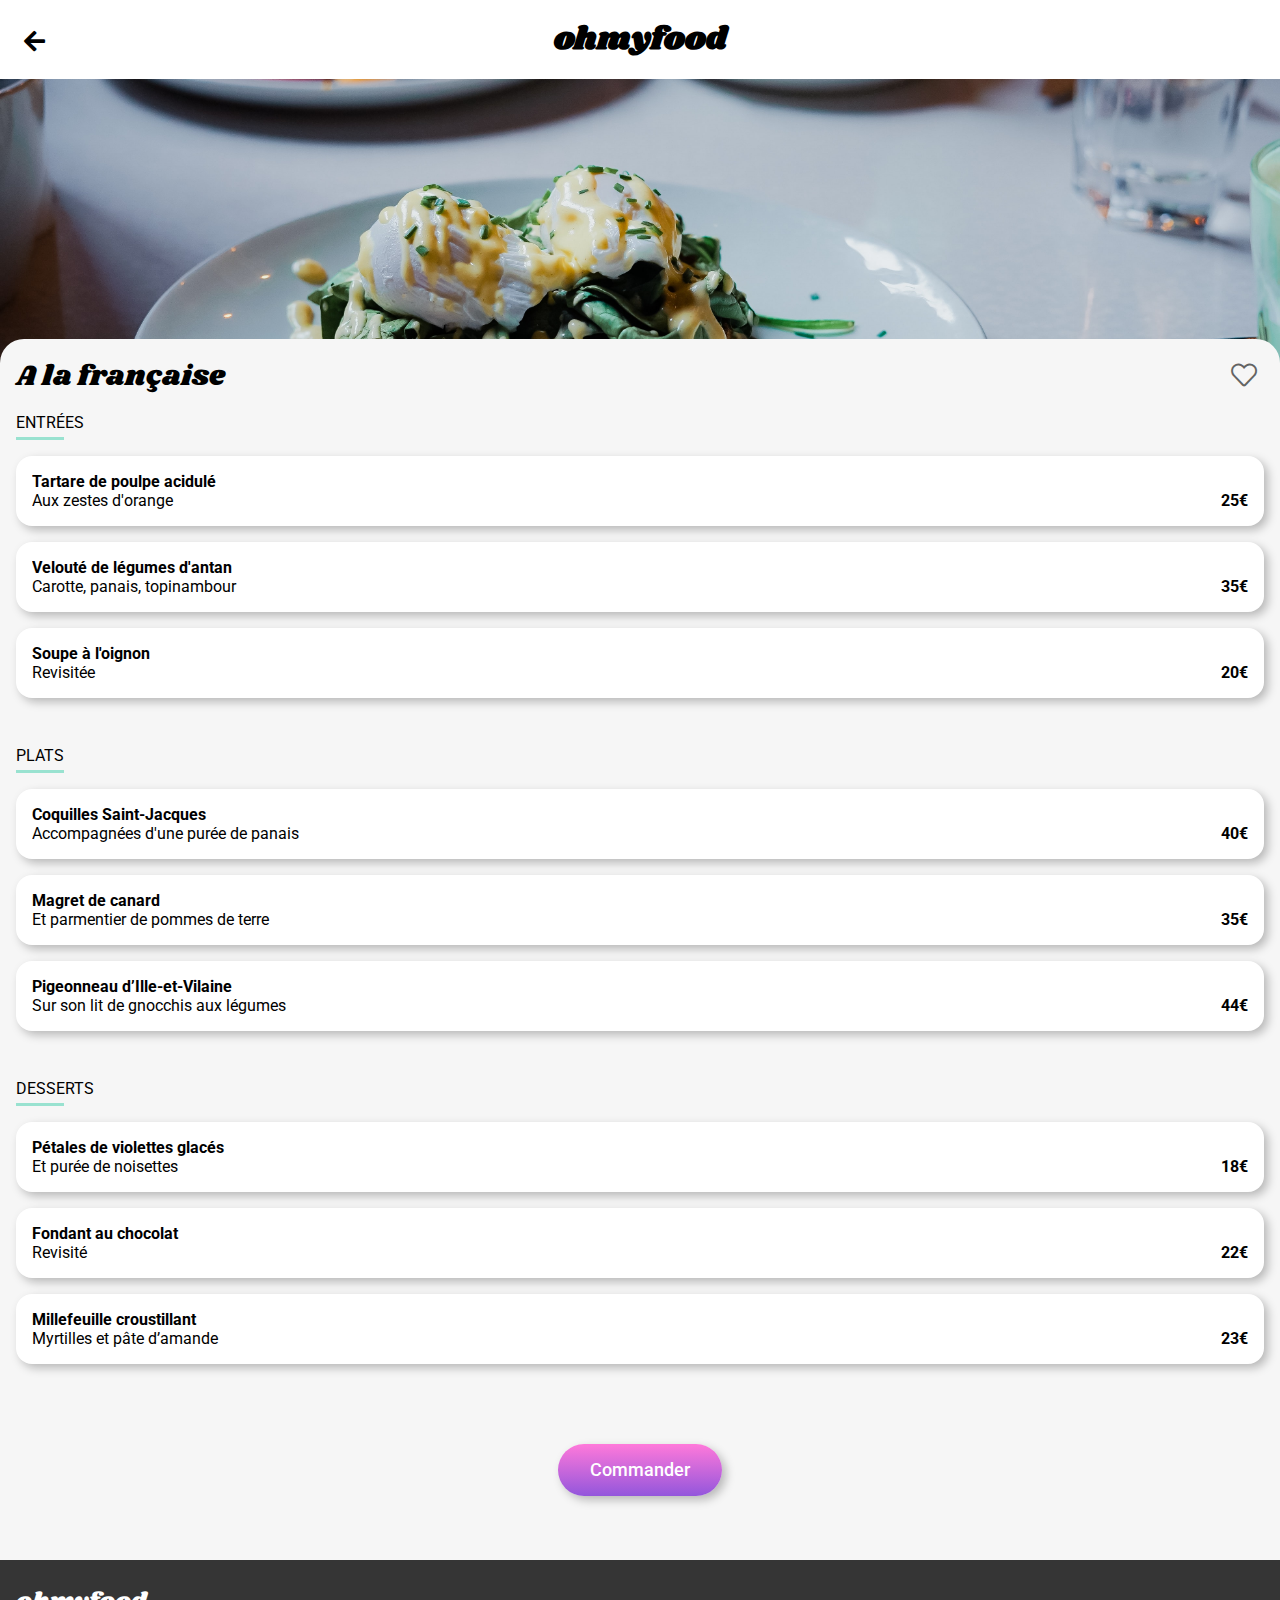
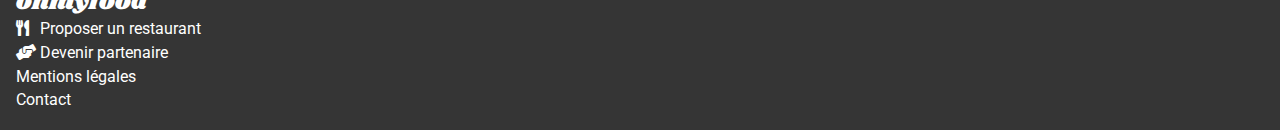
==== html/a-la-francaise.html @ 3e43fbc5 "ajout menu" ====
<!DOCTYPE html>
<html lang="en">
<head>
    <meta charset="UTF-8">
    <meta http-equiv="X-UA-Compatible" content="IE=edge">
    <meta name="viewport" content="width=device-width, initial-scale=1.0">
    <link href="https://fonts.googleapis.com/css2?family=Shrikhand&display=swap" rel="stylesheet">
    <link rel="stylesheet" href="../css/all.css">
    <link rel="stylesheet" href="../css/style.css">
    <title>A la Française</title>
</head>
<body>
    <header class="header">
        <a href="../index.html">
            <i class="header__icon fas fa-arrow-left"></i>
        </a>
        <h1 class="header__logo">ohmyfood</h1>
    </header>
    <img class="header__img" src="../img/restaurants/toa-heftiba-DQKerTsQwi0-unsplash.jpg" alt="">

    <main class="main">

        <section class="menu">
            <div class="title">
                <h2 class="title__text">A la française</h2>
                <label class="title__likeButton">
                    <input  class="likeButton__checkbox" type="checkbox" />
                        <i class="fa fa-heart likeButton__icon"></i>
                      </span>
                    </span>
                </label>
            </div>

            <div class="submenu">
                <h3 class="submenu__title">Entrées</h3>

                <div class="submenu__container time-0">
                    <label class="content">
                        <input type="checkbox" class="checkbox__animation">
                        <div class="content__wrapper">
                            <div class="content__wrapper__text">
                                <h4>Tartare de poulpe acidulé</h4>
                                <p>Aux zestes d'orange</p>
                            </div>
                            <div class="content__wrapper__price">
                                <h4>25€</h4>
                            </div>
                        </div>
                        <div class="content__logo">
                            <i class="fas fa-check-circle"></i>
                        </div>
                    </label>
                </div>

                <div class="submenu__container time-1">
                    <label class="content">
                        <input type="checkbox" class="checkbox__animation">
                        <div class="content__wrapper">
                            <div class="content__wrapper__text">
                                <h4>Velouté de légumes d'antan</h4>
                                <p>Carotte, panais, topinambour</p>
                            </div>
                            <div class="content__wrapper__price">
                                <h4>35€</h4>
                            </div>
                        </div>
                        <div class="content__logo">
                            <i class="fas fa-check-circle"></i>
                        </div>
                    </label>
                </div>

                <div class="submenu__container time-2">
                    <label class="content">
                        <input type="checkbox" class="checkbox__animation">
                        <div class="content__wrapper">
                            <div class="content__wrapper__text">
                                <h4>Soupe à l'oignon</h4>
                                <p>Revisitée</p>
                            </div>
                            <div class="content__wrapper__price">
                                <h4>20€</h4>
                            </div>
                        </div>
                        <div class="content__logo">
                            <i class="fas fa-check-circle"></i>
                        </div>
                    </label>
                </div>
            </div>

            <div class="submenu">
                <h3 class="submenu__title">Plats</h3>

                <div class="submenu__container time-0">
                    <label class="content">
                        <input type="checkbox" class="checkbox__animation">
                        <div class="content__wrapper">
                            <div class="content__wrapper__text">
                                <h4>Coquilles Saint-Jacques</h4>
                                <p>Accompagnées d'une purée de panais</p>
                            </div>
                            <div class="content__wrapper__price">
                                <h4>40€</h4>
                            </div>
                        </div>
                        <div class="content__logo">
                            <i class="fas fa-check-circle"></i>
                        </div>
                    </label>
                </div>

                <div class="submenu__container time-1">
                    <label class="content">
                        <input type="checkbox" class="checkbox__animation">
                        <div class="content__wrapper">
                            <div class="content__wrapper__text">
                                <h4>Magret de canard</h4>
                                <p>Et parmentier de pommes de terre</p>
                            </div>
                            <div class="content__wrapper__price">
                                <h4>35€</h4>
                            </div>
                        </div>
                        <div class="content__logo">
                            <i class="fas fa-check-circle"></i>
                        </div>
                    </label>
                </div>

                <div class="submenu__container time-2">
                    <label class="content">
                        <input type="checkbox" class="checkbox__animation">
                        <div class="content__wrapper">
                            <div class="content__wrapper__text">
                                <h4>Pigeonneau d’Ille-et-Vilaine</h4>
                                <p>Sur son lit de gnocchis aux légumes</p>
                            </div>
                            <div class="content__wrapper__price">
                                <h4>44€</h4>
                            </div>
                        </div>
                        <div class="content__logo">
                            <i class="fas fa-check-circle"></i>
                        </div>
                    </label>
                </div>
            </div>

            <div class="submenu">
                <h3 class="submenu__title">Desserts</h3>

                <div class="submenu__container time-0">
                    <label class="content">
                        <input type="checkbox" class="checkbox__animation">
                        <div class="content__wrapper">
                            <div class="content__wrapper__text">
                                <h4>Pétales de violettes glacés</h4>
                                <p>Et purée de noisettes</p>
                            </div>
                            <div class="content__wrapper__price">
                                <h4>18€</h4>
                            </div>
                        </div>
                        <div class="content__logo">
                            <i class="fas fa-check-circle"></i>
                        </div>
                    </label>
                </div>

                <div class="submenu__container time-1">
                    <label class="content">
                        <input type="checkbox" class="checkbox__animation">
                        <div class="content__wrapper">
                            <div class="content__wrapper__text">
                                <h4>Fondant au chocolat</h4>
                                <p>Revisité</p>
                            </div>
                            <div class="content__wrapper__price">
                                <h4>22€</h4>
                            </div>
                        </div>
                        <div class="content__logo">
                            <i class="fas fa-check-circle"></i>
                        </div>
                    </label>
                </div>

                <div class="submenu__container time-2">
                    <label class="content">
                        <input type="checkbox" class="checkbox__animation">
                        <div class="content__wrapper">
                            <div class="content__wrapper__text">
                                <h4>Millefeuille croustillant</h4>
                                <p>Myrtilles et pâte d’amande</p>
                            </div>
                            <div class="content__wrapper__price">
                                <h4>23€</h4>
                            </div>
                        </div>
                        <div class="content__logo">
                            <i class="fas fa-check-circle"></i>
                        </div>
                    </label>
                </div>
            </div> 

            <div class="container__button">
                <a class="hero__button" href="">Commander</a>
            </div>  
                             
        </section>
    </main>
    <footer class="footer">
        <div class="container">
            <h2 class="footer__logo">ohmyfood</h2>
            <ul class="footer__lists">
                <li><a href=""><i class="footer__icon fas fa-utensils"></i>Proposer un restaurant</li></a>
                <li><a href=""><i class="footer__icon fas fa-hands-helping"></i>Devenir partenaire</li></a> 
                <li><a href="">Mentions légales</li></a> 
                <li><a href="mailto:contact@ohmyfood.fr">Contact</li></a> 
            </ul>
        </div>
    </footer>
</body>
</html>
---- css/style.css ----
@import url("https://fonts.googleapis.com/css2?family=Roboto:wght@100;300;400;500;700;900&family=Shrikhand&display=swap");
@keyframes submenuAnimation {
  from {
    transform: scale(0);
    transform: translateY(4rem);
  }
  to {
    transform: scale(1);
    transform: translateY(0);
  }
}
@keyframes fadeIn {
  from {
    opacity: 0;
  }
  to {
    opacity: 1;
  }
}
@keyframes validationBar {
  from {
    width: 0%;
  }
  to {
    width: 20%;
  }
}
@keyframes validationBar-unchecked {
  from {
    width: 20%;
  }
  to {
    width: 0%;
  }
}
@keyframes icon {
  from {
    opacity: 0;
    transform: scale(0.3);
  }
  to {
    opacity: 1;
    transform: scale(1);
  }
}
.likeButton__checkbox {
  display: none;
}
.likeButton__checkbox:checked + .likeButton__icon {
  opacity: 1;
  transform: scale(0);
  -webkit-text-stroke: 0;
  animation: icon 0.3s cubic-bezier(1, 0.008, 0.565, 1.65) 0.1s 1 forwards;
  background: -webkit-linear-gradient(#9356DC, #FF79DA);
  -webkit-background-clip: text;
  -webkit-text-fill-color: transparent;
}

i.likeButton__icon {
  opacity: 1;
  font-size: 1.5rem;
  color: #fff;
  transition: opacity 0.3s 0.1s ease;
  -webkit-text-stroke: 2px rgba(0, 0, 0, 0.6);
}

.hero__button {
  text-decoration: none;
  padding: 1rem 2rem;
  border-radius: 2rem;
  font-size: 1.1rem;
  font-weight: 500;
  color: #fff;
  background-image: linear-gradient(#FF79DA, #9356DC);
  box-shadow: 0.25rem 0.25rem 10px rgba(0, 0, 0, 0.25);
}
.hero__button:hover {
  filter: brightness(1.1);
  box-shadow: 0.25rem 0.25rem 10px rgba(0, 0, 0, 0.5);
}

.loading {
  position: fixed;
  height: 100%;
  width: 100%;
  left: 0;
  top: 0;
  background-color: rgba(255, 255, 255, 0.9);
  animation: loading 0.01s;
  animation-delay: 2s;
  animation-fill-mode: both;
  z-index: 10;
  display: flex;
  align-items: center;
  justify-content: center;
}
.loading__circle {
  width: 3rem;
  height: 3rem;
  border-radius: 4rem;
  border: 1rem solid #9356DC;
  border-top-color: #FF79DA;
  animation: circle 0.8s ease infinite;
}

@keyframes loading {
  to {
    opacity: 0;
    z-index: -10;
  }
}
@keyframes circle {
  to {
    transform: rotate(1turn);
  }
}
.header {
  text-align: center;
  padding: 1rem;
  position: relative;
}
.header__logo {
  margin: 0;
  font-family: "Shrikhand", cursive;
}

.footer {
  color: #fff;
  background-color: #353535;
  padding-top: 1rem;
  padding-bottom: 1rem;
}
.footer__logo {
  margin-top: 0rem;
  padding-top: 0.5rem;
  font-weight: 500;
  font-size: 1.5rem;
  font-family: "Shrikhand", cursive;
}
.footer__lists {
  text-decoration: none;
  margin: 0;
  padding: 0;
}
.footer__lists a {
  color: #fff;
  text-decoration: none;
}
.footer__lists li {
  list-style-type: none;
  margin-bottom: 0.3rem;
}
.footer__icon {
  width: 1rem;
  margin-right: 0.5rem;
}

h1, h2, h3, h4, h5, h6, p {
  margin: 0;
}

body {
  font-family: "Roboto", sans-serif;
  margin: 0;
}

.container {
  margin-left: 1rem;
  margin-right: 1rem;
}

.localisation {
  display: flex;
  justify-content: center;
  background-color: #eaeaea;
  padding: 1rem;
  font-size: 1.2rem;
  box-shadow: inset 0 9px 8px -10px grey;
}
.localisation__icon {
  margin-right: 1rem;
}
.localisation__text {
  font-weight: bold;
}

.hero {
  text-align: center;
  padding: 2rem 2rem 4rem 2rem;
  background-color: #f6f6f6;
}
.hero__title {
  margin: 0rem 1rem;
}
.hero__text {
  font-weight: 300;
  margin-top: 1.5rem;
  margin-bottom: 2rem;
}

.howTo {
  padding-top: 2rem;
  padding-bottom: 2rem;
}
.howTo__title {
  margin-top: 0rem;
}
.howTo__lists {
  list-style-type: none;
  counter-reset: compteListe;
  padding-left: 0;
  position: relative;
}
.howTo__list::before {
  counter-increment: compteListe 1;
  content: counter(compteListe) " ";
  background-color: #9356DC;
  color: #fff;
  width: 1.5rem;
  height: 1.5rem;
  border-radius: 2rem;
  display: flex;
  align-items: center;
  justify-content: center;
  position: absolute;
  left: 0rem;
}
.howTo__list {
  display: flex;
  background-color: #f6f6f6;
  border-radius: 1rem;
  padding: 1.5rem 1rem;
  margin-bottom: 1.5rem;
  margin-left: 0.7rem;
  box-shadow: 0.25rem 0.25rem 10px rgba(0, 0, 0, 0.25);
}
.howTo__icon {
  padding-left: 1.5rem;
  padding-right: 1.5rem;
}
.howTo__text {
  font-weight: 500;
}

.restaurant {
  background-color: #f6f6f6;
  padding-top: 2rem;
  padding-bottom: 2rem;
}

.card {
  border-radius: 1rem;
  box-shadow: 0.25rem 0.25rem 10px rgba(0, 0, 0, 0.25);
  margin-bottom: 1.5rem;
  position: relative;
  background-color: #fff;
}
.card__img {
  width: 100%;
  height: 10rem;
  object-fit: cover;
  border-radius: 1rem 1rem 0rem 0rem;
}
.card__announce {
  position: absolute;
  color: green;
  background-color: #99E2D0;
  right: 1rem;
  top: 1rem;
  padding: 0.4rem 0.8rem;
  border-radius: 0.2rem;
}
.card__bottom {
  display: flex;
  align-items: center;
  position: relative;
}
.card__bottom__text {
  margin-left: 1rem;
  margin-bottom: 1rem;
  color: black;
}
.card__bottom h3 {
  margin-top: 0.5rem;
  margin-bottom: 0.2rem;
  font-weight: 600;
}
.card__bottom__button {
  position: absolute;
  right: 1rem;
}
.card a {
  text-decoration: none;
}

@keyframes submenuAnimation {
  from {
    transform: scale(0);
    transform: translateY(4rem);
  }
  to {
    transform: scale(1);
    transform: translateY(0);
  }
}
@keyframes fadeIn {
  from {
    opacity: 0;
  }
  to {
    opacity: 1;
  }
}
@keyframes validationBar {
  from {
    width: 0%;
  }
  to {
    width: 20%;
  }
}
@keyframes validationBar-unchecked {
  from {
    width: 20%;
  }
  to {
    width: 0%;
  }
}
@keyframes icon {
  from {
    opacity: 0;
    transform: scale(0.3);
  }
  to {
    opacity: 1;
    transform: scale(1);
  }
}
@keyframes submenuAnimation {
  from {
    transform: scale(0);
    transform: translateY(4rem);
  }
  to {
    transform: scale(1);
    transform: translateY(0);
  }
}
@keyframes fadeIn {
  from {
    opacity: 0;
  }
  to {
    opacity: 1;
  }
}
@keyframes validationBar {
  from {
    width: 0%;
  }
  to {
    width: 20%;
  }
}
@keyframes validationBar-unchecked {
  from {
    width: 20%;
  }
  to {
    width: 0%;
  }
}
@keyframes icon {
  from {
    opacity: 0;
    transform: scale(0.3);
  }
  to {
    opacity: 1;
    transform: scale(1);
  }
}
.likeButton__checkbox {
  display: none;
}
.likeButton__checkbox:checked + .likeButton__icon {
  opacity: 1;
  transform: scale(0);
  -webkit-text-stroke: 0;
  animation: icon 0.3s cubic-bezier(1, 0.008, 0.565, 1.65) 0.1s 1 forwards;
  background: -webkit-linear-gradient(#9356DC, #FF79DA);
  -webkit-background-clip: text;
  -webkit-text-fill-color: transparent;
}

i.likeButton__icon {
  opacity: 1;
  font-size: 1.5rem;
  color: #fff;
  transition: opacity 0.3s 0.1s ease;
  -webkit-text-stroke: 2px rgba(0, 0, 0, 0.6);
}

.hero__button {
  text-decoration: none;
  padding: 1rem 2rem;
  border-radius: 2rem;
  font-size: 1.1rem;
  font-weight: 500;
  color: #fff;
  background-image: linear-gradient(#FF79DA, #9356DC);
  box-shadow: 0.25rem 0.25rem 10px rgba(0, 0, 0, 0.25);
}
.hero__button:hover {
  filter: brightness(1.1);
  box-shadow: 0.25rem 0.25rem 10px rgba(0, 0, 0, 0.5);
}

.header a {
  text-decoration: none;
  color: #000;
}
.header__icon {
  font-size: 1.5rem;
  position: absolute;
  left: 1.5rem;
  top: 1.8rem;
}
.header__img {
  width: 100%;
  height: 20rem;
  object-fit: cover;
}

.menu {
  width: 100%;
  background-color: #f6f6f6;
  border-radius: 1.5rem 1.5rem 0 0;
  margin-top: -4rem;
  position: relative;
}
.menu__button {
  padding: 1rem 3rem;
  margin-top: 1rem;
  color: #fff;
  font-weight: 500;
  text-decoration: none;
  background: linear-gradient(#FF79DA, #9356DC);
  border-radius: 2rem;
  box-shadow: 0.25rem 0.25rem 10px rgba(0, 0, 0, 0.25);
}

.container__button {
  display: flex;
  justify-content: center;
  padding-bottom: 4rem;
  padding-top: 3rem;
}

.title {
  position: relative;
  padding: 1rem 1rem 0 1rem;
}
.title__text {
  font-weight: 500;
  font-family: "Shrikhand", cursive;
  font-size: 1.8rem;
  margin: 0;
}
.title__likeButton {
  position: absolute;
  right: 1.5rem;
  top: 1.5rem;
}
.title__likeButton i {
  color: #f6f6f6;
}

.submenu {
  padding: 1rem;
}
.submenu__title {
  font-weight: 400;
  padding-bottom: 0.5rem;
  text-transform: uppercase;
  font-size: 1rem;
  position: relative;
}
.submenu__title::after {
  content: "";
  width: 3rem;
  height: 0.2rem;
  background-color: #99E2D0;
  position: absolute;
  left: 0;
  bottom: 0;
}
.submenu__container {
  cursor: pointer;
  background-color: #fff;
  border-radius: 1rem;
  box-shadow: 0.25rem 0.25rem 10px rgba(0, 0, 0, 0.25);
  margin-bottom: 1rem;
  margin-top: 1rem;
  animation: submenuAnimation 0.6s, fadeIn 2s;
  overflow: hidden;
}

.time-0 {
  animation-delay: 0s;
}

.time-1 {
  animation-delay: 0.1s;
}

.time-2 {
  animation-delay: 0.2s;
}

.time-3 {
  animation-delay: 0.3s;
}

.content {
  width: 100%;
  display: flex;
  flex-direction: row;
}
.content__wrapper {
  display: flex;
  width: 100%;
  padding: 1rem;
  overflow: hidden;
}
.content__wrapper__text {
  flex: auto;
  white-space: nowrap;
  text-overflow: ellipsis;
  overflow: hidden;
}
.content__wrapper__text h4 {
  white-space: nowrap;
  text-overflow: ellipsis;
  overflow: hidden;
}
.content__wrapper__text p {
  white-space: nowrap;
  text-overflow: ellipsis;
  overflow: hidden;
}
.content__wrapper__price {
  display: flex;
  align-items: flex-end;
}
.content__logo {
  display: flex;
  align-items: center;
  justify-content: center;
  color: #fff;
  background-color: #99E2D0;
  font-size: 1.5rem;
  width: 0%;
  transition: transform 0.5s;
}

.checkbox__animation {
  width: 100%;
  display: none;
}

.checkbox__animation:not(:checked) ~ .content__wrapper {
  width: 100%;
  transition: width 0.5s;
}
.checkbox__animation:not(:checked) ~ .content__logo {
  width: 0%;
  background-color: #99E2D0;
  color: #fff;
  font-size: 1.5rem;
  transform-origin: right;
  transform: scale(0, 1);
  animation: validationBar-unchecked 0.5s;
}
.checkbox__animation:not(:checked) ~ .content__logo i {
  transform: rotate(1turn);
  transition: transform 0.5s ease-in-out;
}

.checkbox__animation:checked ~ .content__wrapper {
  width: 80%;
  transition: width 0.5s;
}
.checkbox__animation:checked ~ .content__logo {
  animation: validationBar 0.5s;
  width: 20%;
  background-color: #99E2D0;
  color: #fff;
  font-size: 1.5rem;
  transform-origin: right;
}
.checkbox__animation:checked ~ .content__logo i {
  transform: rotate(-1turn);
  transition: transform 0.5s ease-in-out;
}

/*# sourceMappingURL=style.css.map */
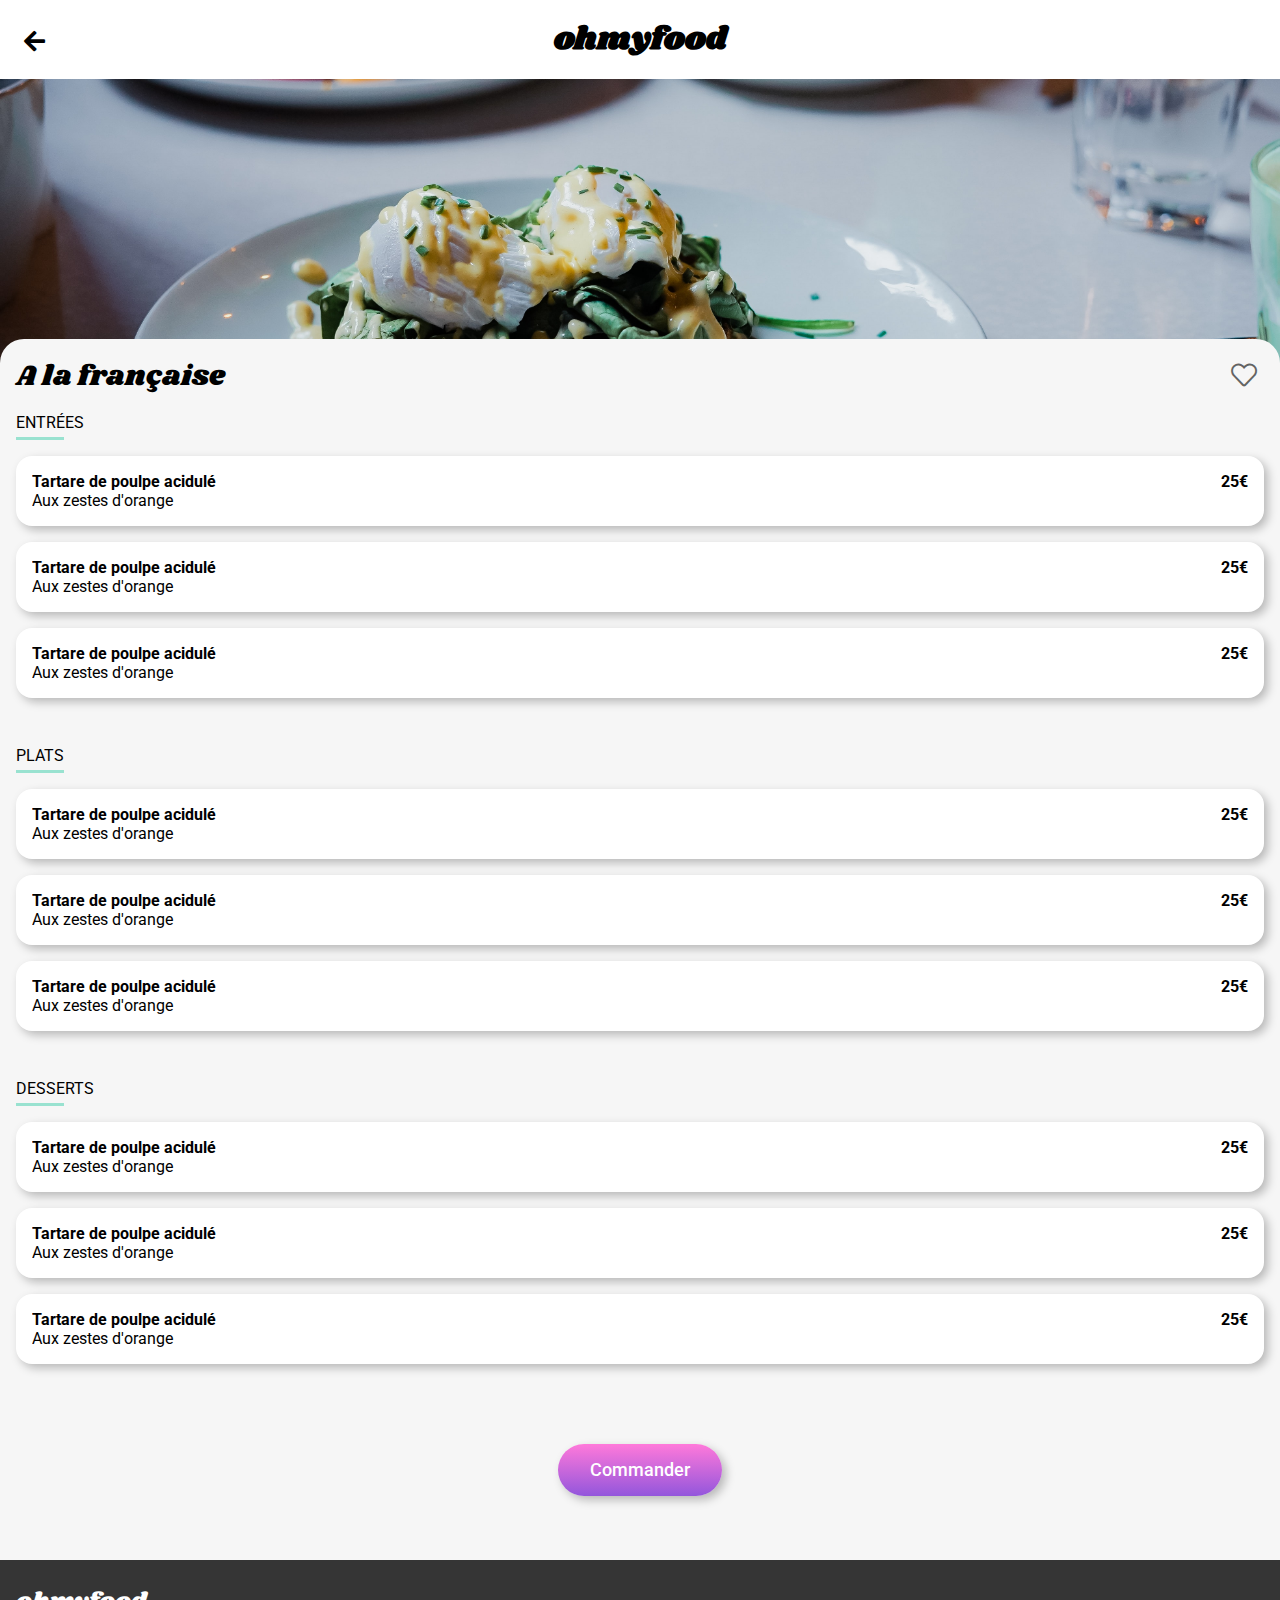
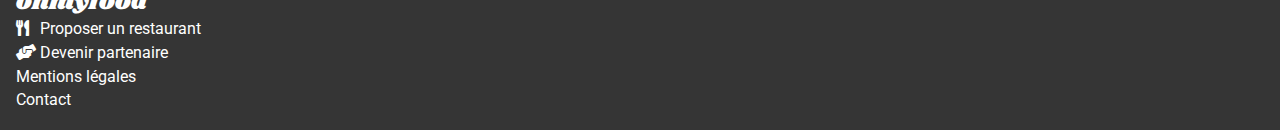
==== commit f6197349: "wip animation menu" ====
--- a/html/a-la-francaise.html
+++ b/html/a-la-francaise.html
@@ -16,9 +16,9 @@
         </a>
         <h1 class="header__logo">ohmyfood</h1>
     </header>
-    <img class="header__img" src="../img/restaurants/toa-heftiba-DQKerTsQwi0-unsplash.jpg" alt="">
 
     <main class="main">
+        <img class="header__img" src="../img/restaurants/toa-heftiba-DQKerTsQwi0-unsplash.jpg" alt="">
 
         <section class="menu">
             <div class="title">
@@ -26,8 +26,7 @@
                 <label class="title__likeButton">
                     <input  class="likeButton__checkbox" type="checkbox" />
                         <i class="fa fa-heart likeButton__icon"></i>
-                      </span>
-                    </span>
+
                 </label>
             </div>
 
@@ -35,57 +34,57 @@
                 <h3 class="submenu__title">Entrées</h3>
 
                 <div class="submenu__container time-0">
-                    <label class="content">
-                        <input type="checkbox" class="checkbox__animation">
-                        <div class="content__wrapper">
-                            <div class="content__wrapper__text">
-                                <h4>Tartare de poulpe acidulé</h4>
-                                <p>Aux zestes d'orange</p>
-                            </div>
-                            <div class="content__wrapper__price">
-                                <h4>25€</h4>
-                            </div>
-                        </div>
-                        <div class="content__logo">
-                            <i class="fas fa-check-circle"></i>
-                        </div>
-                    </label>
-                </div>
-
-                <div class="submenu__container time-1">
-                    <label class="content">
-                        <input type="checkbox" class="checkbox__animation">
-                        <div class="content__wrapper">
-                            <div class="content__wrapper__text">
-                                <h4>Velouté de légumes d'antan</h4>
-                                <p>Carotte, panais, topinambour</p>
-                            </div>
-                            <div class="content__wrapper__price">
-                                <h4>35€</h4>
-                            </div>
-                        </div>
-                        <div class="content__logo">
-                            <i class="fas fa-check-circle"></i>
-                        </div>
-                    </label>
-                </div>
-
-                <div class="submenu__container time-2">
-                    <label class="content">
-                        <input type="checkbox" class="checkbox__animation">
-                        <div class="content__wrapper">
-                            <div class="content__wrapper__text">
-                                <h4>Soupe à l'oignon</h4>
-                                <p>Revisitée</p>
-                            </div>
-                            <div class="content__wrapper__price">
-                                <h4>20€</h4>
-                            </div>
-                        </div>
-                        <div class="content__logo">
-                            <i class="fas fa-check-circle"></i>
-                        </div>
-                    </label>
+                    <input type="checkbox" class="checkbox__animation" id="animation-1"> 
+                    <label for="animation-1" class="content">
+                        <span class="content__wrapper">
+                            <span class="content__wrapper__text">
+                                <span class="content__title">Tartare de poulpe acidulé</span><br>
+                                <span class="content__text">Aux zestes d'orange</span>
+                            </span>
+                            <span class="content__wrapper__price">
+                                <span class="content__price">25€</span>
+                            </span>
+                        </span>
+                    </label>
+                    <span class="content__logo">
+                        <i class="fas fa-check-circle"></i>
+                    </span>
+                </div>
+
+                <div class="submenu__container time-0">
+                    <input type="checkbox" class="checkbox__animation" id="animation-2"> 
+                    <label for="animation-2" class="content">
+                        <span class="content__wrapper">
+                            <span class="content__wrapper__text">
+                                <span class="content__title">Tartare de poulpe acidulé</span><br>
+                                <span class="content__text">Aux zestes d'orange</span>
+                            </span>
+                            <span class="content__wrapper__price">
+                                <span class="content__price">25€</span>
+                            </span>
+                        </span>
+                    </label>
+                    <span class="content__logo">
+                        <i class="fas fa-check-circle"></i>
+                    </span>
+                </div>
+
+                <div class="submenu__container time-0">
+                    <input type="checkbox" class="checkbox__animation" id="animation"> 
+                    <label for="animation" class="content">
+                        <span class="content__wrapper">
+                            <span class="content__wrapper__text">
+                                <span class="content__title">Tartare de poulpe acidulé</span><br>
+                                <span class="content__text">Aux zestes d'orange</span>
+                            </span>
+                            <span class="content__wrapper__price">
+                                <span class="content__price">25€</span>
+                            </span>
+                        </span>
+                    </label>
+                    <span class="content__logo">
+                        <i class="fas fa-check-circle"></i>
+                    </span>
                 </div>
             </div>
 
@@ -93,57 +92,57 @@
                 <h3 class="submenu__title">Plats</h3>
 
                 <div class="submenu__container time-0">
-                    <label class="content">
-                        <input type="checkbox" class="checkbox__animation">
-                        <div class="content__wrapper">
-                            <div class="content__wrapper__text">
-                                <h4>Coquilles Saint-Jacques</h4>
-                                <p>Accompagnées d'une purée de panais</p>
-                            </div>
-                            <div class="content__wrapper__price">
-                                <h4>40€</h4>
-                            </div>
-                        </div>
-                        <div class="content__logo">
-                            <i class="fas fa-check-circle"></i>
-                        </div>
-                    </label>
-                </div>
-
-                <div class="submenu__container time-1">
-                    <label class="content">
-                        <input type="checkbox" class="checkbox__animation">
-                        <div class="content__wrapper">
-                            <div class="content__wrapper__text">
-                                <h4>Magret de canard</h4>
-                                <p>Et parmentier de pommes de terre</p>
-                            </div>
-                            <div class="content__wrapper__price">
-                                <h4>35€</h4>
-                            </div>
-                        </div>
-                        <div class="content__logo">
-                            <i class="fas fa-check-circle"></i>
-                        </div>
-                    </label>
-                </div>
-
-                <div class="submenu__container time-2">
-                    <label class="content">
-                        <input type="checkbox" class="checkbox__animation">
-                        <div class="content__wrapper">
-                            <div class="content__wrapper__text">
-                                <h4>Pigeonneau d’Ille-et-Vilaine</h4>
-                                <p>Sur son lit de gnocchis aux légumes</p>
-                            </div>
-                            <div class="content__wrapper__price">
-                                <h4>44€</h4>
-                            </div>
-                        </div>
-                        <div class="content__logo">
-                            <i class="fas fa-check-circle"></i>
-                        </div>
-                    </label>
+                    <input type="checkbox" class="checkbox__animation" id="animation"> 
+                    <label for="animation" class="content">
+                        <span class="content__wrapper">
+                            <span class="content__wrapper__text">
+                                <span class="content__title">Tartare de poulpe acidulé</span><br>
+                                <span class="content__text">Aux zestes d'orange</span>
+                            </span>
+                            <span class="content__wrapper__price">
+                                <span class="content__price">25€</span>
+                            </span>
+                        </span>
+                    </label>
+                    <span class="content__logo">
+                        <i class="fas fa-check-circle"></i>
+                    </span>
+                </div>
+
+                <div class="submenu__container time-0">
+                    <input type="checkbox" class="checkbox__animation" id="animation"> 
+                    <label for="animation" class="content">
+                        <span class="content__wrapper">
+                            <span class="content__wrapper__text">
+                                <span class="content__title">Tartare de poulpe acidulé</span><br>
+                                <span class="content__text">Aux zestes d'orange</span>
+                            </span>
+                            <span class="content__wrapper__price">
+                                <span class="content__price">25€</span>
+                            </span>
+                        </span>
+                    </label>
+                    <span class="content__logo">
+                        <i class="fas fa-check-circle"></i>
+                    </span>
+                </div>
+
+                <div class="submenu__container time-0">
+                    <input type="checkbox" class="checkbox__animation" id="animation"> 
+                    <label for="animation" class="content">
+                        <span class="content__wrapper">
+                            <span class="content__wrapper__text">
+                                <span class="content__title">Tartare de poulpe acidulé</span><br>
+                                <span class="content__text">Aux zestes d'orange</span>
+                            </span>
+                            <span class="content__wrapper__price">
+                                <span class="content__price">25€</span>
+                            </span>
+                        </span>
+                    </label>
+                    <span class="content__logo">
+                        <i class="fas fa-check-circle"></i>
+                    </span>
                 </div>
             </div>
 
@@ -151,57 +150,57 @@
                 <h3 class="submenu__title">Desserts</h3>
 
                 <div class="submenu__container time-0">
-                    <label class="content">
-                        <input type="checkbox" class="checkbox__animation">
-                        <div class="content__wrapper">
-                            <div class="content__wrapper__text">
-                                <h4>Pétales de violettes glacés</h4>
-                                <p>Et purée de noisettes</p>
-                            </div>
-                            <div class="content__wrapper__price">
-                                <h4>18€</h4>
-                            </div>
-                        </div>
-                        <div class="content__logo">
-                            <i class="fas fa-check-circle"></i>
-                        </div>
-                    </label>
-                </div>
-
-                <div class="submenu__container time-1">
-                    <label class="content">
-                        <input type="checkbox" class="checkbox__animation">
-                        <div class="content__wrapper">
-                            <div class="content__wrapper__text">
-                                <h4>Fondant au chocolat</h4>
-                                <p>Revisité</p>
-                            </div>
-                            <div class="content__wrapper__price">
-                                <h4>22€</h4>
-                            </div>
-                        </div>
-                        <div class="content__logo">
-                            <i class="fas fa-check-circle"></i>
-                        </div>
-                    </label>
-                </div>
-
-                <div class="submenu__container time-2">
-                    <label class="content">
-                        <input type="checkbox" class="checkbox__animation">
-                        <div class="content__wrapper">
-                            <div class="content__wrapper__text">
-                                <h4>Millefeuille croustillant</h4>
-                                <p>Myrtilles et pâte d’amande</p>
-                            </div>
-                            <div class="content__wrapper__price">
-                                <h4>23€</h4>
-                            </div>
-                        </div>
-                        <div class="content__logo">
-                            <i class="fas fa-check-circle"></i>
-                        </div>
-                    </label>
+                    <input type="checkbox" class="checkbox__animation" id="animation"> 
+                    <label for="animation" class="content">
+                        <span class="content__wrapper">
+                            <span class="content__wrapper__text">
+                                <span class="content__title">Tartare de poulpe acidulé</span><br>
+                                <span class="content__text">Aux zestes d'orange</span>
+                            </span>
+                            <span class="content__wrapper__price">
+                                <span class="content__price">25€</span>
+                            </span>
+                        </span>
+                    </label>
+                    <span class="content__logo">
+                        <i class="fas fa-check-circle"></i>
+                    </span>
+                </div>
+
+                <div class="submenu__container time-0">
+                    <input type="checkbox" class="checkbox__animation" id="animation"> 
+                    <label for="animation" class="content">
+                        <span class="content__wrapper">
+                            <span class="content__wrapper__text">
+                                <span class="content__title">Tartare de poulpe acidulé</span><br>
+                                <span class="content__text">Aux zestes d'orange</span>
+                            </span>
+                            <span class="content__wrapper__price">
+                                <span class="content__price">25€</span>
+                            </span>
+                        </span>
+                    </label>
+                    <span class="content__logo">
+                        <i class="fas fa-check-circle"></i>
+                    </span>
+                </div>
+
+                <div class="submenu__container time-0">
+                    <input type="checkbox" class="checkbox__animation" id="animation"> 
+                    <label for="animation" class="content">
+                        <span class="content__wrapper">
+                            <span class="content__wrapper__text">
+                                <span class="content__title">Tartare de poulpe acidulé</span><br>
+                                <span class="content__text">Aux zestes d'orange</span>
+                            </span>
+                            <span class="content__wrapper__price">
+                                <span class="content__price">25€</span>
+                            </span>
+                        </span>
+                    </label>
+                    <span class="content__logo">
+                        <i class="fas fa-check-circle"></i>
+                    </span>
                 </div>
             </div> 
 
@@ -215,10 +214,10 @@
         <div class="container">
             <h2 class="footer__logo">ohmyfood</h2>
             <ul class="footer__lists">
-                <li><a href=""><i class="footer__icon fas fa-utensils"></i>Proposer un restaurant</li></a>
-                <li><a href=""><i class="footer__icon fas fa-hands-helping"></i>Devenir partenaire</li></a> 
-                <li><a href="">Mentions légales</li></a> 
-                <li><a href="mailto:contact@ohmyfood.fr">Contact</li></a> 
+                <li><a href=""><i class="footer__icon fas fa-utensils"></i>Proposer un restaurant</a></li>
+                <li><a href=""><i class="footer__icon fas fa-hands-helping"></i>Devenir partenaire</a></li>
+                <li><a href="">Mentions légales</a></li>
+                <li><a href="mailto:contact@ohmyfood.fr">Contact</a></li> 
             </ul>
         </div>
     </footer>
--- a/css/style.css
+++ b/css/style.css
@@ -247,6 +247,9 @@
   padding-top: 2rem;
   padding-bottom: 2rem;
 }
+.restaurant__title {
+  padding-bottom: 2rem;
+}
 
 .card {
   border-radius: 1rem;
@@ -288,6 +291,7 @@
 .card__bottom__button {
   position: absolute;
   right: 1rem;
+  bottom: 1.5rem;
 }
 .card a {
   text-decoration: none;
@@ -497,6 +501,7 @@
   bottom: 0;
 }
 .submenu__container {
+  display: flex;
   cursor: pointer;
   background-color: #fff;
   border-radius: 1rem;
@@ -540,17 +545,19 @@
   text-overflow: ellipsis;
   overflow: hidden;
 }
-.content__wrapper__text h4 {
+.content__title {
+  font-weight: bold;
   white-space: nowrap;
   text-overflow: ellipsis;
   overflow: hidden;
 }
-.content__wrapper__text p {
+.content__text {
   white-space: nowrap;
   text-overflow: ellipsis;
   overflow: hidden;
 }
-.content__wrapper__price {
+.content__price {
+  font-weight: bold;
   display: flex;
   align-items: flex-end;
 }
@@ -570,9 +577,8 @@
   display: none;
 }
 
-.checkbox__animation:not(:checked) ~ .content__wrapper {
-  width: 100%;
-  transition: width 0.5s;
+.checkbox__animation:not(:checked) + .content__wrapper {
+  width: 100%;
 }
 .checkbox__animation:not(:checked) ~ .content__logo {
   width: 0%;
@@ -588,7 +594,7 @@
   transition: transform 0.5s ease-in-out;
 }
 
-.checkbox__animation:checked ~ .content__wrapper {
+.checkbox__animation:checked + .content__wrapper {
   width: 80%;
   transition: width 0.5s;
 }
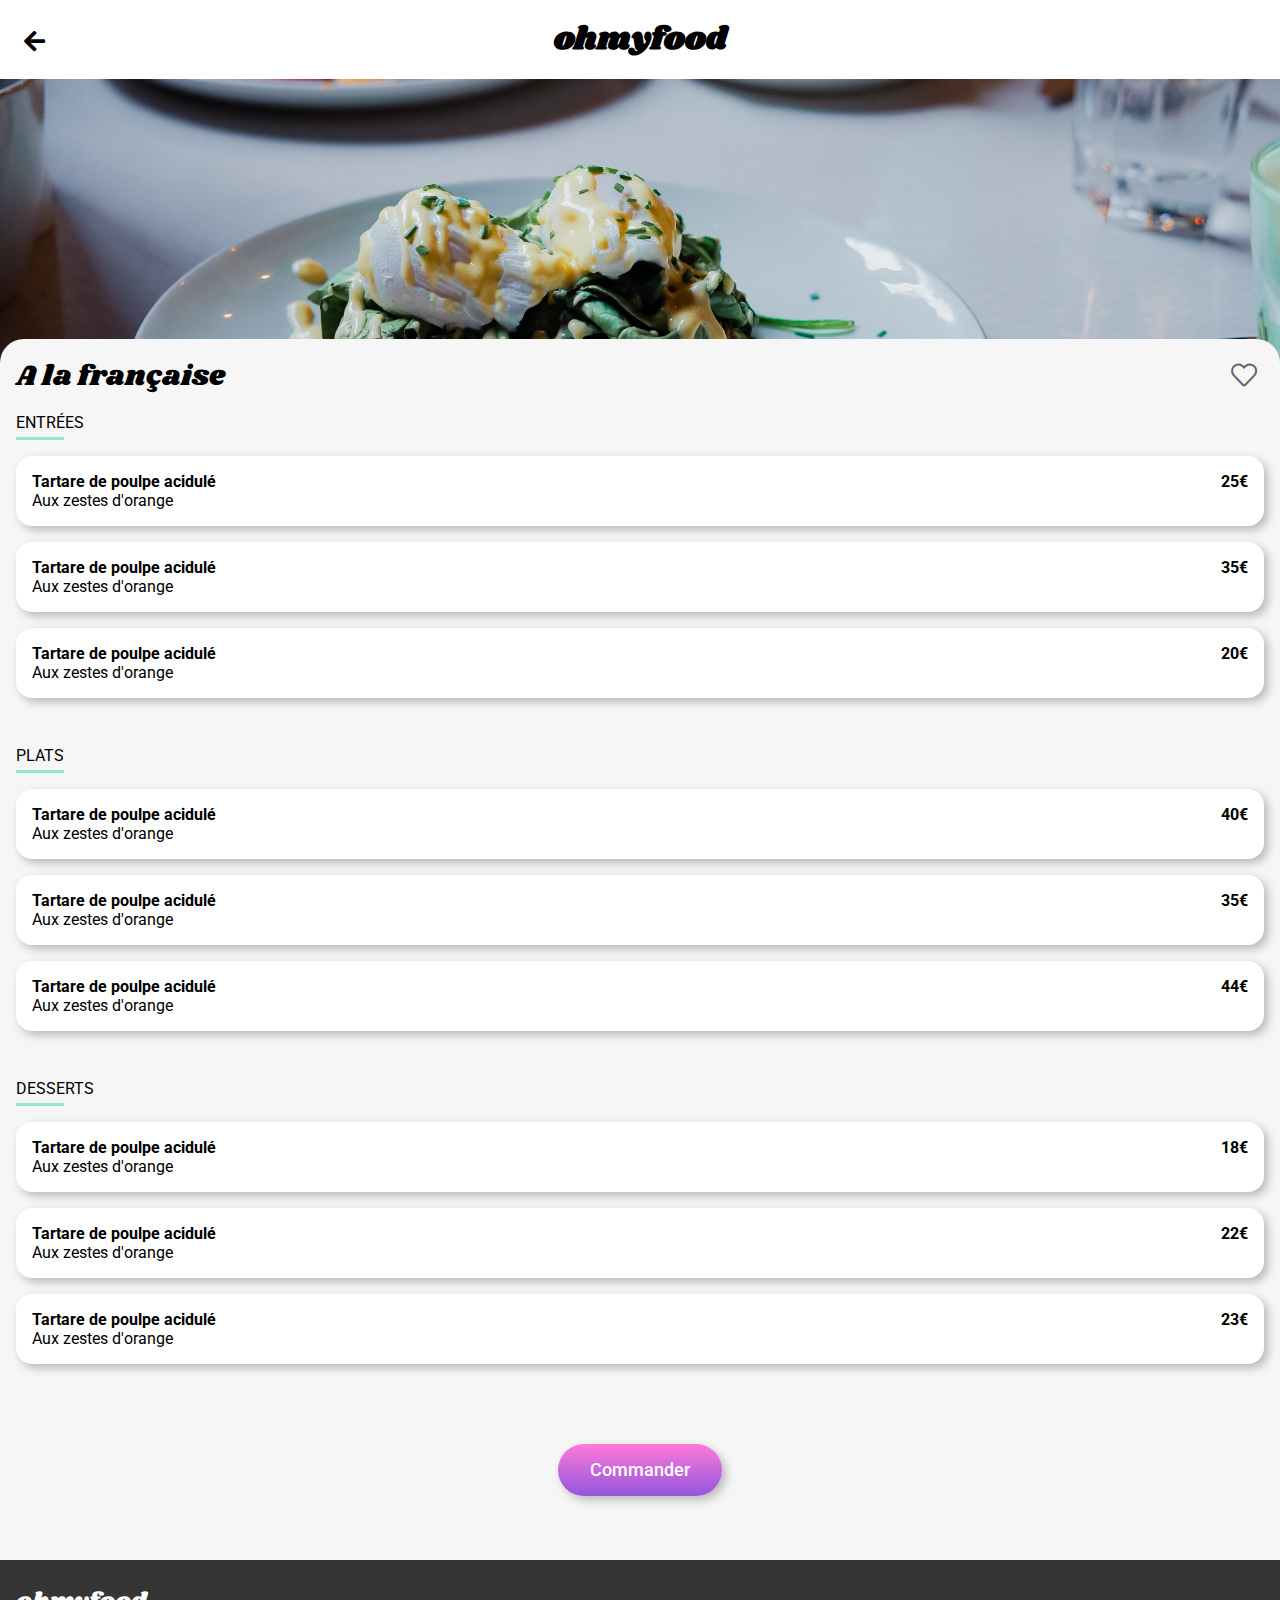
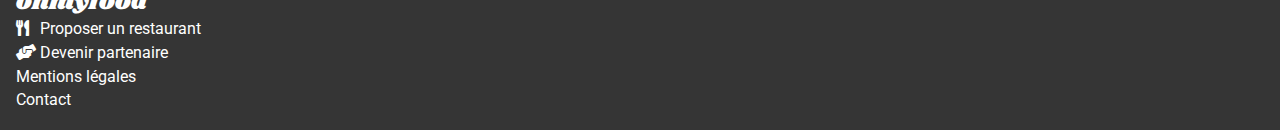
==== commit 4422c8aa: "wip w3c validator" ====
--- a/html/a-la-francaise.html
+++ b/html/a-la-francaise.html
@@ -34,8 +34,8 @@
                 <h3 class="submenu__title">Entrées</h3>
 
                 <div class="submenu__container time-0">
-                    <input type="checkbox" class="checkbox__animation" id="animation-1"> 
-                    <label for="animation-1" class="content">
+                    <input type="checkbox" class="checkbox__animation" id="entree-1"> 
+                    <label for="entree-1" class="content">
                         <span class="content__wrapper">
                             <span class="content__wrapper__text">
                                 <span class="content__title">Tartare de poulpe acidulé</span><br>
@@ -52,33 +52,33 @@
                 </div>
 
                 <div class="submenu__container time-0">
-                    <input type="checkbox" class="checkbox__animation" id="animation-2"> 
-                    <label for="animation-2" class="content">
-                        <span class="content__wrapper">
-                            <span class="content__wrapper__text">
-                                <span class="content__title">Tartare de poulpe acidulé</span><br>
-                                <span class="content__text">Aux zestes d'orange</span>
-                            </span>
-                            <span class="content__wrapper__price">
-                                <span class="content__price">25€</span>
-                            </span>
-                        </span>
-                    </label>
-                    <span class="content__logo">
-                        <i class="fas fa-check-circle"></i>
-                    </span>
-                </div>
-
-                <div class="submenu__container time-0">
-                    <input type="checkbox" class="checkbox__animation" id="animation"> 
-                    <label for="animation" class="content">
-                        <span class="content__wrapper">
-                            <span class="content__wrapper__text">
-                                <span class="content__title">Tartare de poulpe acidulé</span><br>
-                                <span class="content__text">Aux zestes d'orange</span>
-                            </span>
-                            <span class="content__wrapper__price">
-                                <span class="content__price">25€</span>
+                    <input type="checkbox" class="checkbox__animation" id="entree-2"> 
+                    <label for="entree-2" class="content">
+                        <span class="content__wrapper">
+                            <span class="content__wrapper__text">
+                                <span class="content__title">Tartare de poulpe acidulé</span><br>
+                                <span class="content__text">Aux zestes d'orange</span>
+                            </span>
+                            <span class="content__wrapper__price">
+                                <span class="content__price">35€</span>
+                            </span>
+                        </span>
+                    </label>
+                    <span class="content__logo">
+                        <i class="fas fa-check-circle"></i>
+                    </span>
+                </div>
+
+                <div class="submenu__container time-0">
+                    <input type="checkbox" class="checkbox__animation" id="entree-3"> 
+                    <label for="entree-3" class="content">
+                        <span class="content__wrapper">
+                            <span class="content__wrapper__text">
+                                <span class="content__title">Tartare de poulpe acidulé</span><br>
+                                <span class="content__text">Aux zestes d'orange</span>
+                            </span>
+                            <span class="content__wrapper__price">
+                                <span class="content__price">20€</span>
                             </span>
                         </span>
                     </label>
@@ -92,51 +92,51 @@
                 <h3 class="submenu__title">Plats</h3>
 
                 <div class="submenu__container time-0">
-                    <input type="checkbox" class="checkbox__animation" id="animation"> 
-                    <label for="animation" class="content">
-                        <span class="content__wrapper">
-                            <span class="content__wrapper__text">
-                                <span class="content__title">Tartare de poulpe acidulé</span><br>
-                                <span class="content__text">Aux zestes d'orange</span>
-                            </span>
-                            <span class="content__wrapper__price">
-                                <span class="content__price">25€</span>
-                            </span>
-                        </span>
-                    </label>
-                    <span class="content__logo">
-                        <i class="fas fa-check-circle"></i>
-                    </span>
-                </div>
-
-                <div class="submenu__container time-0">
-                    <input type="checkbox" class="checkbox__animation" id="animation"> 
-                    <label for="animation" class="content">
-                        <span class="content__wrapper">
-                            <span class="content__wrapper__text">
-                                <span class="content__title">Tartare de poulpe acidulé</span><br>
-                                <span class="content__text">Aux zestes d'orange</span>
-                            </span>
-                            <span class="content__wrapper__price">
-                                <span class="content__price">25€</span>
-                            </span>
-                        </span>
-                    </label>
-                    <span class="content__logo">
-                        <i class="fas fa-check-circle"></i>
-                    </span>
-                </div>
-
-                <div class="submenu__container time-0">
-                    <input type="checkbox" class="checkbox__animation" id="animation"> 
-                    <label for="animation" class="content">
-                        <span class="content__wrapper">
-                            <span class="content__wrapper__text">
-                                <span class="content__title">Tartare de poulpe acidulé</span><br>
-                                <span class="content__text">Aux zestes d'orange</span>
-                            </span>
-                            <span class="content__wrapper__price">
-                                <span class="content__price">25€</span>
+                    <input type="checkbox" class="checkbox__animation" id="plat-1"> 
+                    <label for="plat-1" class="content">
+                        <span class="content__wrapper">
+                            <span class="content__wrapper__text">
+                                <span class="content__title">Tartare de poulpe acidulé</span><br>
+                                <span class="content__text">Aux zestes d'orange</span>
+                            </span>
+                            <span class="content__wrapper__price">
+                                <span class="content__price">40€</span>
+                            </span>
+                        </span>
+                    </label>
+                    <span class="content__logo">
+                        <i class="fas fa-check-circle"></i>
+                    </span>
+                </div>
+
+                <div class="submenu__container time-0">
+                    <input type="checkbox" class="checkbox__animation" id="plat-2"> 
+                    <label for="plat-2" class="content">
+                        <span class="content__wrapper">
+                            <span class="content__wrapper__text">
+                                <span class="content__title">Tartare de poulpe acidulé</span><br>
+                                <span class="content__text">Aux zestes d'orange</span>
+                            </span>
+                            <span class="content__wrapper__price">
+                                <span class="content__price">35€</span>
+                            </span>
+                        </span>
+                    </label>
+                    <span class="content__logo">
+                        <i class="fas fa-check-circle"></i>
+                    </span>
+                </div>
+
+                <div class="submenu__container time-0">
+                    <input type="checkbox" class="checkbox__animation" id="plat-3"> 
+                    <label for="plat-3" class="content">
+                        <span class="content__wrapper">
+                            <span class="content__wrapper__text">
+                                <span class="content__title">Tartare de poulpe acidulé</span><br>
+                                <span class="content__text">Aux zestes d'orange</span>
+                            </span>
+                            <span class="content__wrapper__price">
+                                <span class="content__price">44€</span>
                             </span>
                         </span>
                     </label>
@@ -150,51 +150,51 @@
                 <h3 class="submenu__title">Desserts</h3>
 
                 <div class="submenu__container time-0">
-                    <input type="checkbox" class="checkbox__animation" id="animation"> 
-                    <label for="animation" class="content">
-                        <span class="content__wrapper">
-                            <span class="content__wrapper__text">
-                                <span class="content__title">Tartare de poulpe acidulé</span><br>
-                                <span class="content__text">Aux zestes d'orange</span>
-                            </span>
-                            <span class="content__wrapper__price">
-                                <span class="content__price">25€</span>
-                            </span>
-                        </span>
-                    </label>
-                    <span class="content__logo">
-                        <i class="fas fa-check-circle"></i>
-                    </span>
-                </div>
-
-                <div class="submenu__container time-0">
-                    <input type="checkbox" class="checkbox__animation" id="animation"> 
-                    <label for="animation" class="content">
-                        <span class="content__wrapper">
-                            <span class="content__wrapper__text">
-                                <span class="content__title">Tartare de poulpe acidulé</span><br>
-                                <span class="content__text">Aux zestes d'orange</span>
-                            </span>
-                            <span class="content__wrapper__price">
-                                <span class="content__price">25€</span>
-                            </span>
-                        </span>
-                    </label>
-                    <span class="content__logo">
-                        <i class="fas fa-check-circle"></i>
-                    </span>
-                </div>
-
-                <div class="submenu__container time-0">
-                    <input type="checkbox" class="checkbox__animation" id="animation"> 
-                    <label for="animation" class="content">
-                        <span class="content__wrapper">
-                            <span class="content__wrapper__text">
-                                <span class="content__title">Tartare de poulpe acidulé</span><br>
-                                <span class="content__text">Aux zestes d'orange</span>
-                            </span>
-                            <span class="content__wrapper__price">
-                                <span class="content__price">25€</span>
+                    <input type="checkbox" class="checkbox__animation" id="dessert-1"> 
+                    <label for="dessert-1" class="content">
+                        <span class="content__wrapper">
+                            <span class="content__wrapper__text">
+                                <span class="content__title">Tartare de poulpe acidulé</span><br>
+                                <span class="content__text">Aux zestes d'orange</span>
+                            </span>
+                            <span class="content__wrapper__price">
+                                <span class="content__price">18€</span>
+                            </span>
+                        </span>
+                    </label>
+                    <span class="content__logo">
+                        <i class="fas fa-check-circle"></i>
+                    </span>
+                </div>
+
+                <div class="submenu__container time-0">
+                    <input type="checkbox" class="checkbox__animation" id="dessert-2"> 
+                    <label for="dessert-2" class="content">
+                        <span class="content__wrapper">
+                            <span class="content__wrapper__text">
+                                <span class="content__title">Tartare de poulpe acidulé</span><br>
+                                <span class="content__text">Aux zestes d'orange</span>
+                            </span>
+                            <span class="content__wrapper__price">
+                                <span class="content__price">22€</span>
+                            </span>
+                        </span>
+                    </label>
+                    <span class="content__logo">
+                        <i class="fas fa-check-circle"></i>
+                    </span>
+                </div>
+
+                <div class="submenu__container time-0">
+                    <input type="checkbox" class="checkbox__animation" id="dessert-3"> 
+                    <label for="dessert-3" class="content">
+                        <span class="content__wrapper">
+                            <span class="content__wrapper__text">
+                                <span class="content__title">Tartare de poulpe acidulé</span><br>
+                                <span class="content__text">Aux zestes d'orange</span>
+                            </span>
+                            <span class="content__wrapper__price">
+                                <span class="content__price">23€</span>
                             </span>
                         </span>
                     </label>
--- a/css/style.css
+++ b/css/style.css
@@ -532,6 +532,7 @@
   width: 100%;
   display: flex;
   flex-direction: row;
+  cursor: pointer;
 }
 .content__wrapper {
   display: flex;
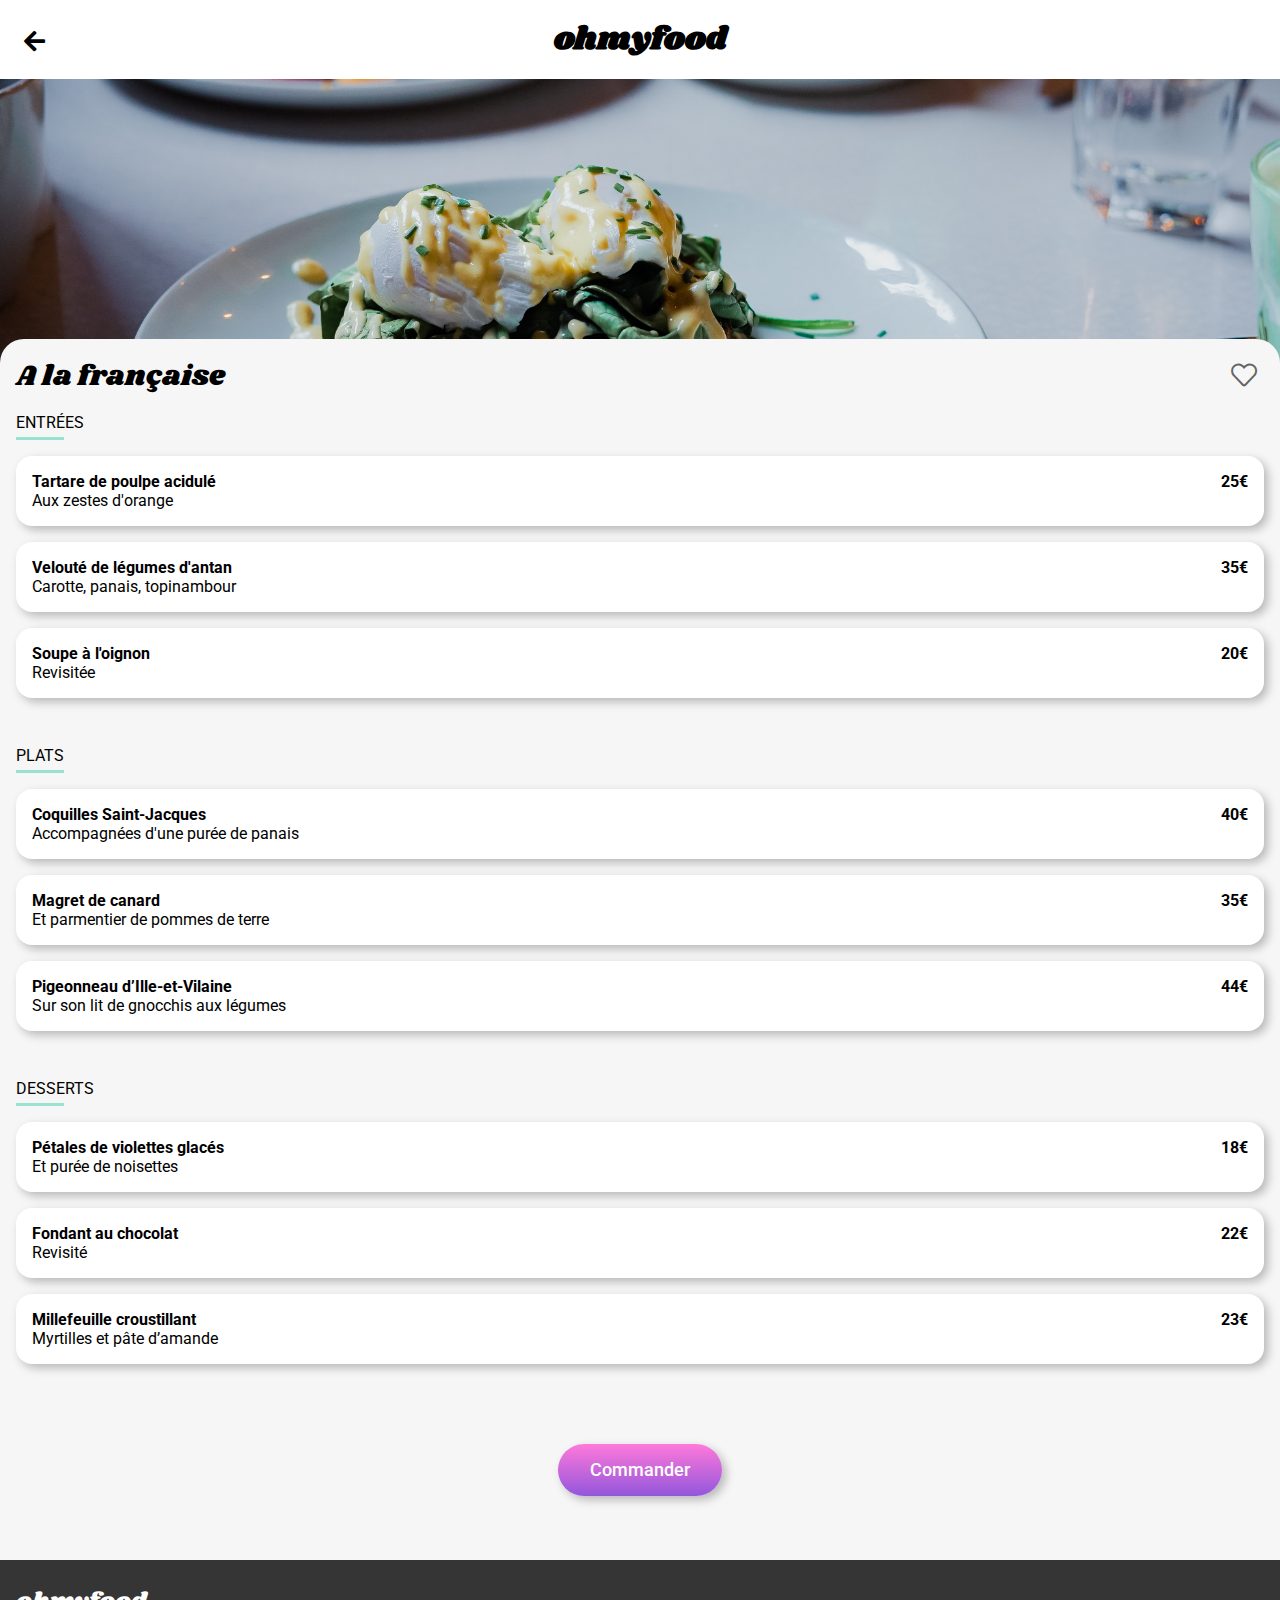
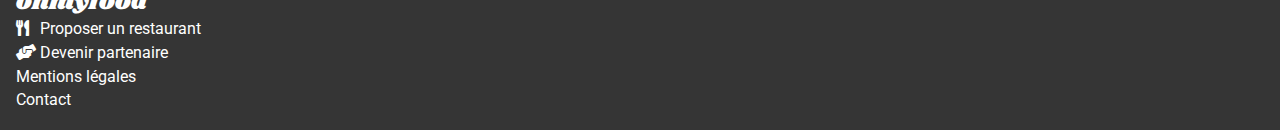
==== commit 6ece575d: "ajout text menu" ====
--- a/html/a-la-francaise.html
+++ b/html/a-la-francaise.html
@@ -56,8 +56,8 @@
                     <label for="entree-2" class="content">
                         <span class="content__wrapper">
                             <span class="content__wrapper__text">
-                                <span class="content__title">Tartare de poulpe acidulé</span><br>
-                                <span class="content__text">Aux zestes d'orange</span>
+                                <span class="content__title">Velouté de légumes d'antan</span><br>
+                                <span class="content__text">Carotte, panais, topinambour</span>
                             </span>
                             <span class="content__wrapper__price">
                                 <span class="content__price">35€</span>
@@ -74,8 +74,8 @@
                     <label for="entree-3" class="content">
                         <span class="content__wrapper">
                             <span class="content__wrapper__text">
-                                <span class="content__title">Tartare de poulpe acidulé</span><br>
-                                <span class="content__text">Aux zestes d'orange</span>
+                                <span class="content__title">Soupe à l'oignon</span><br>
+                                <span class="content__text">Revisitée</span>
                             </span>
                             <span class="content__wrapper__price">
                                 <span class="content__price">20€</span>
@@ -96,8 +96,8 @@
                     <label for="plat-1" class="content">
                         <span class="content__wrapper">
                             <span class="content__wrapper__text">
-                                <span class="content__title">Tartare de poulpe acidulé</span><br>
-                                <span class="content__text">Aux zestes d'orange</span>
+                                <span class="content__title">Coquilles Saint-Jacques</span><br>
+                                <span class="content__text">Accompagnées d'une purée de panais</span>
                             </span>
                             <span class="content__wrapper__price">
                                 <span class="content__price">40€</span>
@@ -114,8 +114,8 @@
                     <label for="plat-2" class="content">
                         <span class="content__wrapper">
                             <span class="content__wrapper__text">
-                                <span class="content__title">Tartare de poulpe acidulé</span><br>
-                                <span class="content__text">Aux zestes d'orange</span>
+                                <span class="content__title">Magret de canard</span><br>
+                                <span class="content__text">Et parmentier de pommes de terre</span>
                             </span>
                             <span class="content__wrapper__price">
                                 <span class="content__price">35€</span>
@@ -132,8 +132,8 @@
                     <label for="plat-3" class="content">
                         <span class="content__wrapper">
                             <span class="content__wrapper__text">
-                                <span class="content__title">Tartare de poulpe acidulé</span><br>
-                                <span class="content__text">Aux zestes d'orange</span>
+                                <span class="content__title">Pigeonneau d’Ille-et-Vilaine</span><br>
+                                <span class="content__text">Sur son lit de gnocchis aux légumes</span>
                             </span>
                             <span class="content__wrapper__price">
                                 <span class="content__price">44€</span>
@@ -154,8 +154,8 @@
                     <label for="dessert-1" class="content">
                         <span class="content__wrapper">
                             <span class="content__wrapper__text">
-                                <span class="content__title">Tartare de poulpe acidulé</span><br>
-                                <span class="content__text">Aux zestes d'orange</span>
+                                <span class="content__title">Pétales de violettes glacés</span><br>
+                                <span class="content__text">Et purée de noisettes</span>
                             </span>
                             <span class="content__wrapper__price">
                                 <span class="content__price">18€</span>
@@ -172,8 +172,8 @@
                     <label for="dessert-2" class="content">
                         <span class="content__wrapper">
                             <span class="content__wrapper__text">
-                                <span class="content__title">Tartare de poulpe acidulé</span><br>
-                                <span class="content__text">Aux zestes d'orange</span>
+                                <span class="content__title">Fondant au chocolat</span><br>
+                                <span class="content__text">Revisité</span>
                             </span>
                             <span class="content__wrapper__price">
                                 <span class="content__price">22€</span>
@@ -190,8 +190,8 @@
                     <label for="dessert-3" class="content">
                         <span class="content__wrapper">
                             <span class="content__wrapper__text">
-                                <span class="content__title">Tartare de poulpe acidulé</span><br>
-                                <span class="content__text">Aux zestes d'orange</span>
+                                <span class="content__title">Millefeuille croustillant</span><br>
+                                <span class="content__text">Myrtilles et pâte d’amande</span>
                             </span>
                             <span class="content__wrapper__price">
                                 <span class="content__price">23€</span>
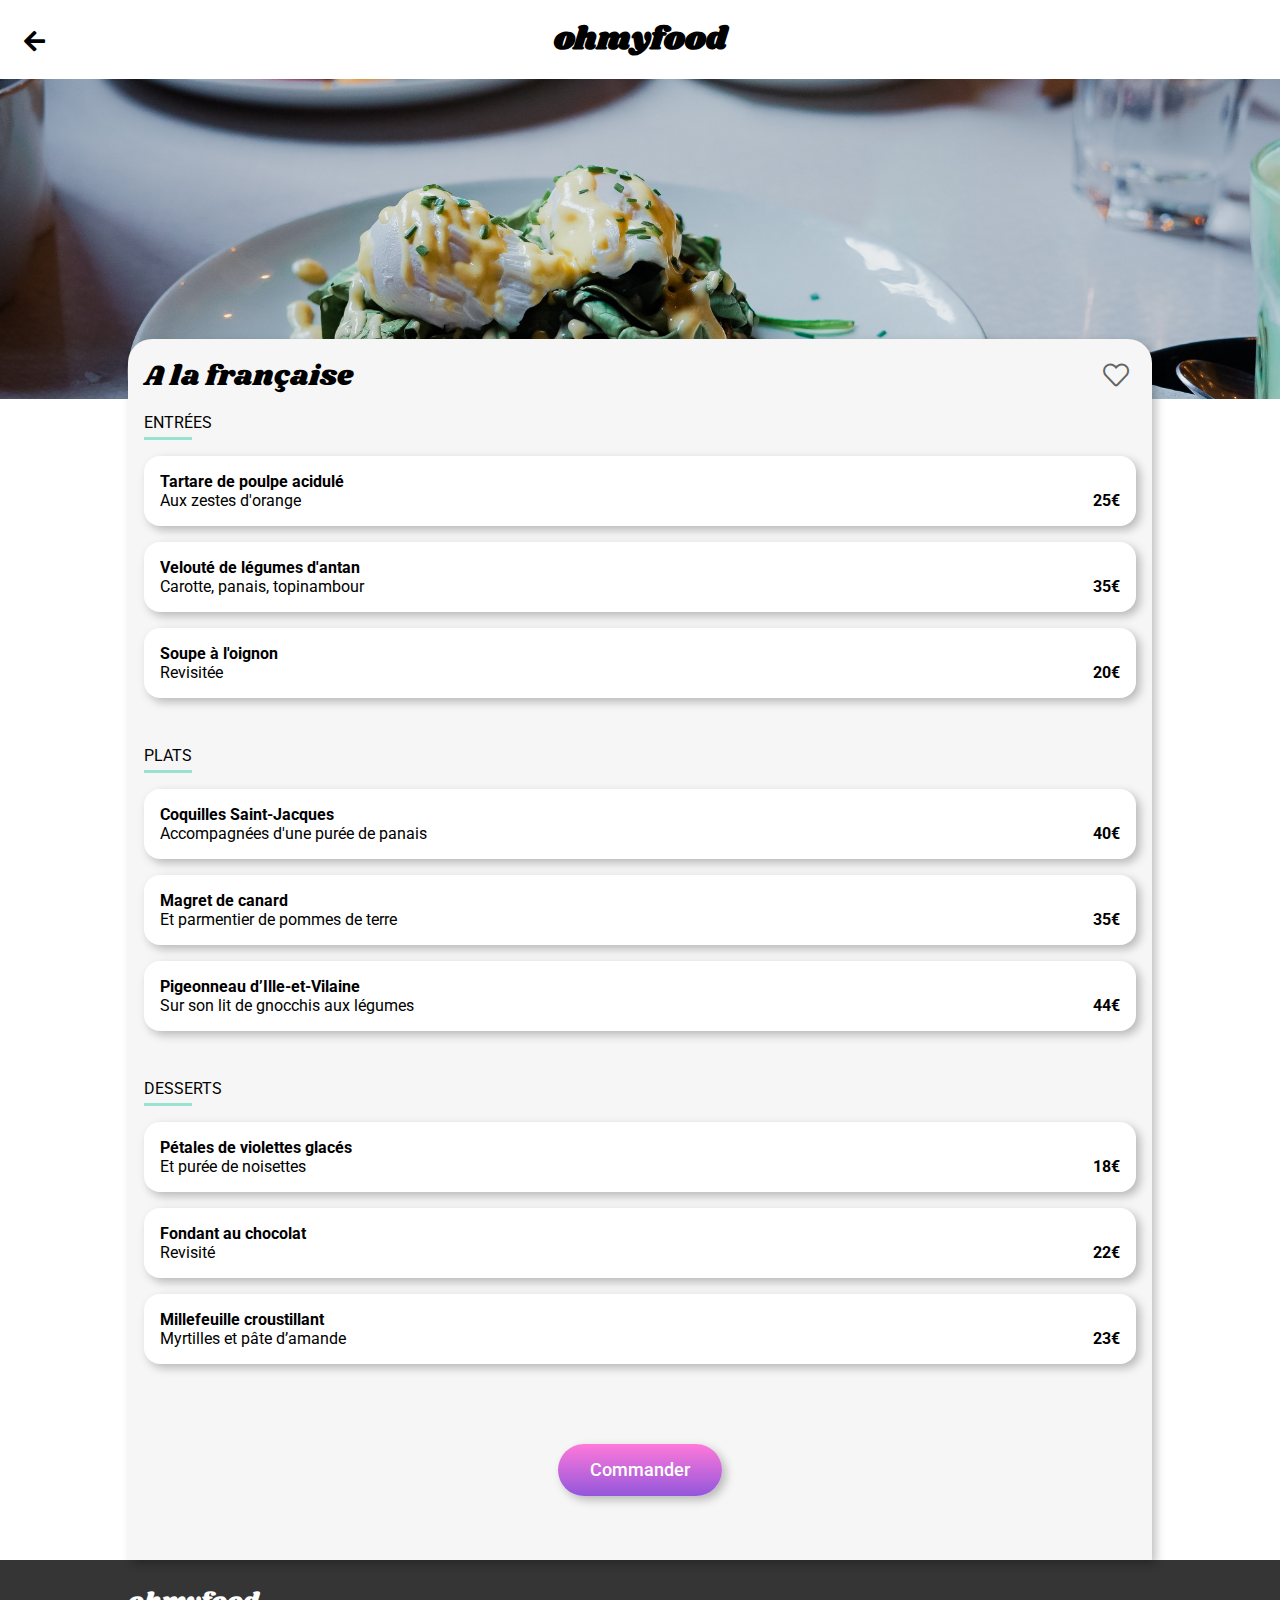
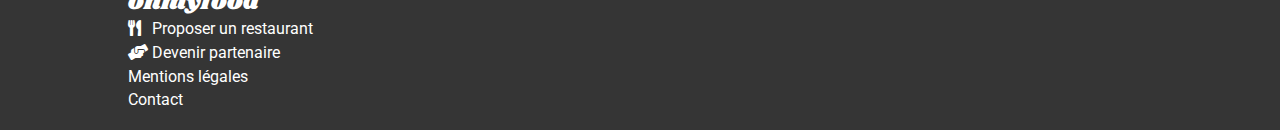
==== commit c97bdf41: "Clean architecture" ====
--- a/html/a-la-francaise.html
+++ b/html/a-la-francaise.html
@@ -18,7 +18,9 @@
     </header>
 
     <main class="main">
-        <img class="header__img" src="../img/restaurants/toa-heftiba-DQKerTsQwi0-unsplash.jpg" alt="">
+        <div class="container__img">
+            <img class="header__img" src="../img/restaurants/toa-heftiba-DQKerTsQwi0-unsplash.jpg" alt="photo de nourriture sur fond blanc">
+        </div>
 
         <section class="menu">
             <div class="title">
@@ -51,7 +53,7 @@
                     </span>
                 </div>
 
-                <div class="submenu__container time-0">
+                <div class="submenu__container time-1">
                     <input type="checkbox" class="checkbox__animation" id="entree-2"> 
                     <label for="entree-2" class="content">
                         <span class="content__wrapper">
@@ -69,7 +71,7 @@
                     </span>
                 </div>
 
-                <div class="submenu__container time-0">
+                <div class="submenu__container time-2">
                     <input type="checkbox" class="checkbox__animation" id="entree-3"> 
                     <label for="entree-3" class="content">
                         <span class="content__wrapper">
@@ -109,7 +111,7 @@
                     </span>
                 </div>
 
-                <div class="submenu__container time-0">
+                <div class="submenu__container time-1">
                     <input type="checkbox" class="checkbox__animation" id="plat-2"> 
                     <label for="plat-2" class="content">
                         <span class="content__wrapper">
@@ -127,7 +129,7 @@
                     </span>
                 </div>
 
-                <div class="submenu__container time-0">
+                <div class="submenu__container time-2">
                     <input type="checkbox" class="checkbox__animation" id="plat-3"> 
                     <label for="plat-3" class="content">
                         <span class="content__wrapper">
@@ -167,7 +169,7 @@
                     </span>
                 </div>
 
-                <div class="submenu__container time-0">
+                <div class="submenu__container time-1">
                     <input type="checkbox" class="checkbox__animation" id="dessert-2"> 
                     <label for="dessert-2" class="content">
                         <span class="content__wrapper">
@@ -185,7 +187,7 @@
                     </span>
                 </div>
 
-                <div class="submenu__container time-0">
+                <div class="submenu__container time-2">
                     <input type="checkbox" class="checkbox__animation" id="dessert-3"> 
                     <label for="dessert-3" class="content">
                         <span class="content__wrapper">
@@ -211,7 +213,7 @@
         </section>
     </main>
     <footer class="footer">
-        <div class="container">
+        <div class="wrapper">
             <h2 class="footer__logo">ohmyfood</h2>
             <ul class="footer__lists">
                 <li><a href=""><i class="footer__icon fas fa-utensils"></i>Proposer un restaurant</a></li>
--- a/css/style.css
+++ b/css/style.css
@@ -15,22 +15,6 @@
   }
   to {
     opacity: 1;
-  }
-}
-@keyframes validationBar {
-  from {
-    width: 0%;
-  }
-  to {
-    width: 20%;
-  }
-}
-@keyframes validationBar-unchecked {
-  from {
-    width: 20%;
-  }
-  to {
-    width: 0%;
   }
 }
 @keyframes icon {
@@ -164,7 +148,7 @@
   margin: 0;
 }
 
-.container {
+.wrapper {
   margin-left: 1rem;
   margin-right: 1rem;
 }
@@ -297,6 +281,28 @@
   text-decoration: none;
 }
 
+@media screen and (min-width: 64rem) {
+  .howTo__title {
+    max-width: 30rem;
+    margin: auto;
+    padding-bottom: 2rem;
+  }
+  .howTo__lists {
+    max-width: 30rem;
+    margin: auto;
+  }
+
+  .wrapper {
+    max-width: 64rem;
+    margin: auto;
+  }
+
+  .card {
+    max-width: 29rem;
+    display: inline-block;
+    margin: 1rem;
+  }
+}
 @keyframes submenuAnimation {
   from {
     transform: scale(0);
@@ -315,22 +321,6 @@
     opacity: 1;
   }
 }
-@keyframes validationBar {
-  from {
-    width: 0%;
-  }
-  to {
-    width: 20%;
-  }
-}
-@keyframes validationBar-unchecked {
-  from {
-    width: 20%;
-  }
-  to {
-    width: 0%;
-  }
-}
 @keyframes icon {
   from {
     opacity: 0;
@@ -357,22 +347,6 @@
   }
   to {
     opacity: 1;
-  }
-}
-@keyframes validationBar {
-  from {
-    width: 0%;
-  }
-  to {
-    width: 20%;
-  }
-}
-@keyframes validationBar-unchecked {
-  from {
-    width: 20%;
-  }
-  to {
-    width: 0%;
   }
 }
 @keyframes icon {
@@ -421,6 +395,11 @@
   box-shadow: 0.25rem 0.25rem 10px rgba(0, 0, 0, 0.5);
 }
 
+.wrapper {
+  margin-left: 1rem;
+  margin-right: 1rem;
+}
+
 .header a {
   text-decoration: none;
   color: #000;
@@ -546,14 +525,15 @@
   text-overflow: ellipsis;
   overflow: hidden;
 }
+.content__wrapper__price {
+  display: flex;
+}
 .content__title {
   font-weight: bold;
-  white-space: nowrap;
   text-overflow: ellipsis;
   overflow: hidden;
 }
 .content__text {
-  white-space: nowrap;
   text-overflow: ellipsis;
   overflow: hidden;
 }
@@ -561,6 +541,7 @@
   font-weight: bold;
   display: flex;
   align-items: flex-end;
+  padding-left: 0.2rem;
 }
 .content__logo {
   display: flex;
@@ -578,38 +559,51 @@
   display: none;
 }
 
-.checkbox__animation:not(:checked) + .content__wrapper {
-  width: 100%;
+.checkbox__animation:not(:checked) + .content {
+  width: 100%;
+  transition: width 1s;
 }
 .checkbox__animation:not(:checked) ~ .content__logo {
   width: 0%;
   background-color: #99E2D0;
   color: #fff;
   font-size: 1.5rem;
-  transform-origin: right;
-  transform: scale(0, 1);
-  animation: validationBar-unchecked 0.5s;
+  transition: width 1s;
 }
 .checkbox__animation:not(:checked) ~ .content__logo i {
   transform: rotate(1turn);
   transition: transform 0.5s ease-in-out;
 }
 
-.checkbox__animation:checked + .content__wrapper {
-  width: 80%;
-  transition: width 0.5s;
+.checkbox__animation:checked + .content {
+  width: 75%;
+  transition: width 1s;
 }
 .checkbox__animation:checked ~ .content__logo {
-  animation: validationBar 0.5s;
-  width: 20%;
+  width: 25%;
   background-color: #99E2D0;
   color: #fff;
   font-size: 1.5rem;
   transform-origin: right;
+  transition: width 1s;
 }
 .checkbox__animation:checked ~ .content__logo i {
   transform: rotate(-1turn);
   transition: transform 0.5s ease-in-out;
 }
 
+@media screen and (min-width: 64rem) {
+  .menu {
+    max-width: 64rem;
+    margin-left: auto;
+    margin-right: auto;
+    box-shadow: 0.25rem 0.25rem 10px rgba(0, 0, 0, 0.25);
+  }
+
+  .wrapper {
+    max-width: 64rem;
+    margin: auto;
+  }
+}
+
 /*# sourceMappingURL=style.css.map */
